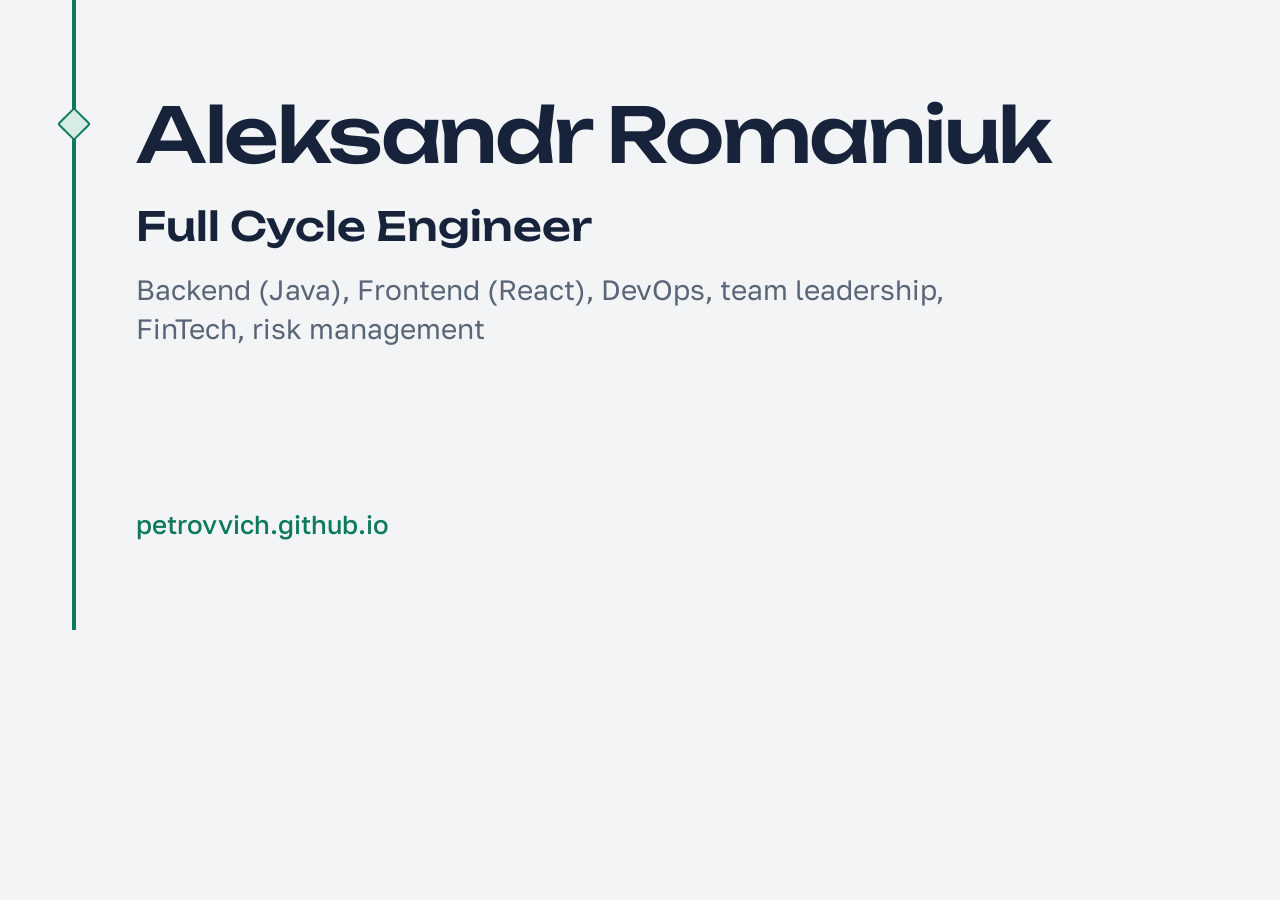
==== tools/og.html @ 0938935f "Resume site" ====
<!doctype html>
<html lang="en">
<head>
<meta charset="utf-8">
<link href="../fonts/fonts.css" rel="stylesheet">
<style>
  html, body { margin: 0; width: 1200px; height: 630px; overflow: hidden; }
  body {
    background: #f2f4f6;
    color: #17233a;
    font-family: "Golos Text", sans-serif;
    position: relative;
    box-sizing: border-box;
    padding: 96px 96px 0 136px;
  }
  .rail { position: absolute; left: 72px; top: 0; bottom: 0; width: 4px; background: #0e7a5c; }
  .gateway {
    position: absolute; left: 62px; top: 112px; width: 20px; height: 20px;
    transform: rotate(45deg); background: #d6ece4; border: 2px solid #0e7a5c; border-radius: 2px;
  }
  h1 { font: 500 76px/1.02 "Unbounded", sans-serif; letter-spacing: -0.03em; margin: 0 0 28px; }
  .role { font: 500 40px/1.2 "Unbounded", sans-serif; margin: 0 0 20px; }
  .focus { font-size: 28px; color: #5a6577; margin: 0; max-width: 900px; line-height: 1.4; }
  .url { position: absolute; left: 136px; bottom: 64px; font-size: 26px; font-weight: 500; color: #0e7a5c; }
</style>
</head>
<body>
  <div class="rail"></div>
  <div class="gateway"></div>
  <h1>Aleksandr Romaniuk</h1>
  <p class="role">Full Cycle Engineer</p>
  <p class="focus">Backend (Java), Frontend (React), DevOps, team leadership, FinTech, risk management</p>
  <p class="url">petrovvich.github.io</p>
</body>
</html>
---- fonts/fonts.css ----
/* Self-hosted Golos Text, Unbounded and JetBrains Mono (SIL Open Font License), from Google Fonts. */

/* cyrillic */
@font-face {
  font-family: 'Golos Text';
  font-style: normal;
  font-weight: 400;
  font-display: swap;
  src: url(golos-text-cyrillic-0.woff2) format('woff2');
  unicode-range: U+0301, U+0400-045F, U+0490-0491, U+04B0-04B1, U+2116;
}

/* latin-ext */
@font-face {
  font-family: 'Golos Text';
  font-style: normal;
  font-weight: 400;
  font-display: swap;
  src: url(golos-text-latin-ext-1.woff2) format('woff2');
  unicode-range: U+0100-02BA, U+02BD-02C5, U+02C7-02CC, U+02CE-02D7, U+02DD-02FF, U+0304, U+0308, U+0329, U+1D00-1DBF, U+1E00-1E9F, U+1EF2-1EFF, U+2020, U+20A0-20AB, U+20AD-20C4, U+2113, U+2C60-2C7F, U+A720-A7FF;
}

/* latin */
@font-face {
  font-family: 'Golos Text';
  font-style: normal;
  font-weight: 400;
  font-display: swap;
  src: url(golos-text-latin-2.woff2) format('woff2');
  unicode-range: U+0000-00FF, U+0131, U+0152-0153, U+02BB-02BC, U+02C6, U+02DA, U+02DC, U+0304, U+0308, U+0329, U+2000-206F, U+20AC, U+2122, U+2191, U+2193, U+2212, U+2215, U+FEFF, U+FFFD;
}

/* cyrillic */
@font-face {
  font-family: 'Golos Text';
  font-style: normal;
  font-weight: 500;
  font-display: swap;
  src: url(golos-text-cyrillic-0.woff2) format('woff2');
  unicode-range: U+0301, U+0400-045F, U+0490-0491, U+04B0-04B1, U+2116;
}

/* latin-ext */
@font-face {
  font-family: 'Golos Text';
  font-style: normal;
  font-weight: 500;
  font-display: swap;
  src: url(golos-text-latin-ext-1.woff2) format('woff2');
  unicode-range: U+0100-02BA, U+02BD-02C5, U+02C7-02CC, U+02CE-02D7, U+02DD-02FF, U+0304, U+0308, U+0329, U+1D00-1DBF, U+1E00-1E9F, U+1EF2-1EFF, U+2020, U+20A0-20AB, U+20AD-20C4, U+2113, U+2C60-2C7F, U+A720-A7FF;
}

/* latin */
@font-face {
  font-family: 'Golos Text';
  font-style: normal;
  font-weight: 500;
  font-display: swap;
  src: url(golos-text-latin-2.woff2) format('woff2');
  unicode-range: U+0000-00FF, U+0131, U+0152-0153, U+02BB-02BC, U+02C6, U+02DA, U+02DC, U+0304, U+0308, U+0329, U+2000-206F, U+20AC, U+2122, U+2191, U+2193, U+2212, U+2215, U+FEFF, U+FFFD;
}

/* cyrillic */
@font-face {
  font-family: 'Golos Text';
  font-style: normal;
  font-weight: 600;
  font-display: swap;
  src: url(golos-text-cyrillic-0.woff2) format('woff2');
  unicode-range: U+0301, U+0400-045F, U+0490-0491, U+04B0-04B1, U+2116;
}

/* latin-ext */
@font-face {
  font-family: 'Golos Text';
  font-style: normal;
  font-weight: 600;
  font-display: swap;
  src: url(golos-text-latin-ext-1.woff2) format('woff2');
  unicode-range: U+0100-02BA, U+02BD-02C5, U+02C7-02CC, U+02CE-02D7, U+02DD-02FF, U+0304, U+0308, U+0329, U+1D00-1DBF, U+1E00-1E9F, U+1EF2-1EFF, U+2020, U+20A0-20AB, U+20AD-20C4, U+2113, U+2C60-2C7F, U+A720-A7FF;
}

/* latin */
@font-face {
  font-family: 'Golos Text';
  font-style: normal;
  font-weight: 600;
  font-display: swap;
  src: url(golos-text-latin-2.woff2) format('woff2');
  unicode-range: U+0000-00FF, U+0131, U+0152-0153, U+02BB-02BC, U+02C6, U+02DA, U+02DC, U+0304, U+0308, U+0329, U+2000-206F, U+20AC, U+2122, U+2191, U+2193, U+2212, U+2215, U+FEFF, U+FFFD;
}

/* cyrillic */
@font-face {
  font-family: 'Unbounded';
  font-style: normal;
  font-weight: 400;
  font-display: swap;
  src: url(unbounded-cyrillic-3.woff2) format('woff2');
  unicode-range: U+0301, U+0400-045F, U+0490-0491, U+04B0-04B1, U+2116;
}

/* latin-ext */
@font-face {
  font-family: 'Unbounded';
  font-style: normal;
  font-weight: 400;
  font-display: swap;
  src: url(unbounded-latin-ext-4.woff2) format('woff2');
  unicode-range: U+0100-02BA, U+02BD-02C5, U+02C7-02CC, U+02CE-02D7, U+02DD-02FF, U+0304, U+0308, U+0329, U+1D00-1DBF, U+1E00-1E9F, U+1EF2-1EFF, U+2020, U+20A0-20AB, U+20AD-20C4, U+2113, U+2C60-2C7F, U+A720-A7FF;
}

/* latin */
@font-face {
  font-family: 'Unbounded';
  font-style: normal;
  font-weight: 400;
  font-display: swap;
  src: url(unbounded-latin-5.woff2) format('woff2');
  unicode-range: U+0000-00FF, U+0131, U+0152-0153, U+02BB-02BC, U+02C6, U+02DA, U+02DC, U+0304, U+0308, U+0329, U+2000-206F, U+20AC, U+2122, U+2191, U+2193, U+2212, U+2215, U+FEFF, U+FFFD;
}

/* cyrillic */
@font-face {
  font-family: 'Unbounded';
  font-style: normal;
  font-weight: 500;
  font-display: swap;
  src: url(unbounded-cyrillic-3.woff2) format('woff2');
  unicode-range: U+0301, U+0400-045F, U+0490-0491, U+04B0-04B1, U+2116;
}

/* latin-ext */
@font-face {
  font-family: 'Unbounded';
  font-style: normal;
  font-weight: 500;
  font-display: swap;
  src: url(unbounded-latin-ext-4.woff2) format('woff2');
  unicode-range: U+0100-02BA, U+02BD-02C5, U+02C7-02CC, U+02CE-02D7, U+02DD-02FF, U+0304, U+0308, U+0329, U+1D00-1DBF, U+1E00-1E9F, U+1EF2-1EFF, U+2020, U+20A0-20AB, U+20AD-20C4, U+2113, U+2C60-2C7F, U+A720-A7FF;
}

/* latin */
@font-face {
  font-family: 'Unbounded';
  font-style: normal;
  font-weight: 500;
  font-display: swap;
  src: url(unbounded-latin-5.woff2) format('woff2');
  unicode-range: U+0000-00FF, U+0131, U+0152-0153, U+02BB-02BC, U+02C6, U+02DA, U+02DC, U+0304, U+0308, U+0329, U+2000-206F, U+20AC, U+2122, U+2191, U+2193, U+2212, U+2215, U+FEFF, U+FFFD;
}

/* cyrillic */
@font-face {
  font-family: 'Unbounded';
  font-style: normal;
  font-weight: 600;
  font-display: swap;
  src: url(unbounded-cyrillic-3.woff2) format('woff2');
  unicode-range: U+0301, U+0400-045F, U+0490-0491, U+04B0-04B1, U+2116;
}

/* latin-ext */
@font-face {
  font-family: 'Unbounded';
  font-style: normal;
  font-weight: 600;
  font-display: swap;
  src: url(unbounded-latin-ext-4.woff2) format('woff2');
  unicode-range: U+0100-02BA, U+02BD-02C5, U+02C7-02CC, U+02CE-02D7, U+02DD-02FF, U+0304, U+0308, U+0329, U+1D00-1DBF, U+1E00-1E9F, U+1EF2-1EFF, U+2020, U+20A0-20AB, U+20AD-20C4, U+2113, U+2C60-2C7F, U+A720-A7FF;
}

/* latin */
@font-face {
  font-family: 'Unbounded';
  font-style: normal;
  font-weight: 600;
  font-display: swap;
  src: url(unbounded-latin-5.woff2) format('woff2');
  unicode-range: U+0000-00FF, U+0131, U+0152-0153, U+02BB-02BC, U+02C6, U+02DA, U+02DC, U+0304, U+0308, U+0329, U+2000-206F, U+20AC, U+2122, U+2191, U+2193, U+2212, U+2215, U+FEFF, U+FFFD;
}

/* cyrillic */
@font-face {
  font-family: 'JetBrains Mono';
  font-style: normal;
  font-weight: 400;
  font-display: swap;
  src: url(jetbrains-mono-cyrillic-0.woff2) format('woff2');
  unicode-range: U+0301, U+0400-045F, U+0490-0491, U+04B0-04B1, U+2116;
}

/* latin-ext */
@font-face {
  font-family: 'JetBrains Mono';
  font-style: normal;
  font-weight: 400;
  font-display: swap;
  src: url(jetbrains-mono-latin-ext-1.woff2) format('woff2');
  unicode-range: U+0100-02BA, U+02BD-02C5, U+02C7-02CC, U+02CE-02D7, U+02DD-02FF, U+0304, U+0308, U+0329, U+1D00-1DBF, U+1E00-1E9F, U+1EF2-1EFF, U+2020, U+20A0-20AB, U+20AD-20C4, U+2113, U+2C60-2C7F, U+A720-A7FF;
}

/* latin */
@font-face {
  font-family: 'JetBrains Mono';
  font-style: normal;
  font-weight: 400;
  font-display: swap;
  src: url(jetbrains-mono-latin-2.woff2) format('woff2');
  unicode-range: U+0000-00FF, U+0131, U+0152-0153, U+02BB-02BC, U+02C6, U+02DA, U+02DC, U+0304, U+0308, U+0329, U+2000-206F, U+20AC, U+2122, U+2191, U+2193, U+2212, U+2215, U+FEFF, U+FFFD;
}

/* cyrillic */
@font-face {
  font-family: 'JetBrains Mono';
  font-style: normal;
  font-weight: 500;
  font-display: swap;
  src: url(jetbrains-mono-cyrillic-0.woff2) format('woff2');
  unicode-range: U+0301, U+0400-045F, U+0490-0491, U+04B0-04B1, U+2116;
}

/* latin-ext */
@font-face {
  font-family: 'JetBrains Mono';
  font-style: normal;
  font-weight: 500;
  font-display: swap;
  src: url(jetbrains-mono-latin-ext-1.woff2) format('woff2');
  unicode-range: U+0100-02BA, U+02BD-02C5, U+02C7-02CC, U+02CE-02D7, U+02DD-02FF, U+0304, U+0308, U+0329, U+1D00-1DBF, U+1E00-1E9F, U+1EF2-1EFF, U+2020, U+20A0-20AB, U+20AD-20C4, U+2113, U+2C60-2C7F, U+A720-A7FF;
}

/* latin */
@font-face {
  font-family: 'JetBrains Mono';
  font-style: normal;
  font-weight: 500;
  font-display: swap;
  src: url(jetbrains-mono-latin-2.woff2) format('woff2');
  unicode-range: U+0000-00FF, U+0131, U+0152-0153, U+02BB-02BC, U+02C6, U+02DA, U+02DC, U+0304, U+0308, U+0329, U+2000-206F, U+20AC, U+2122, U+2191, U+2193, U+2212, U+2215, U+FEFF, U+FFFD;
}
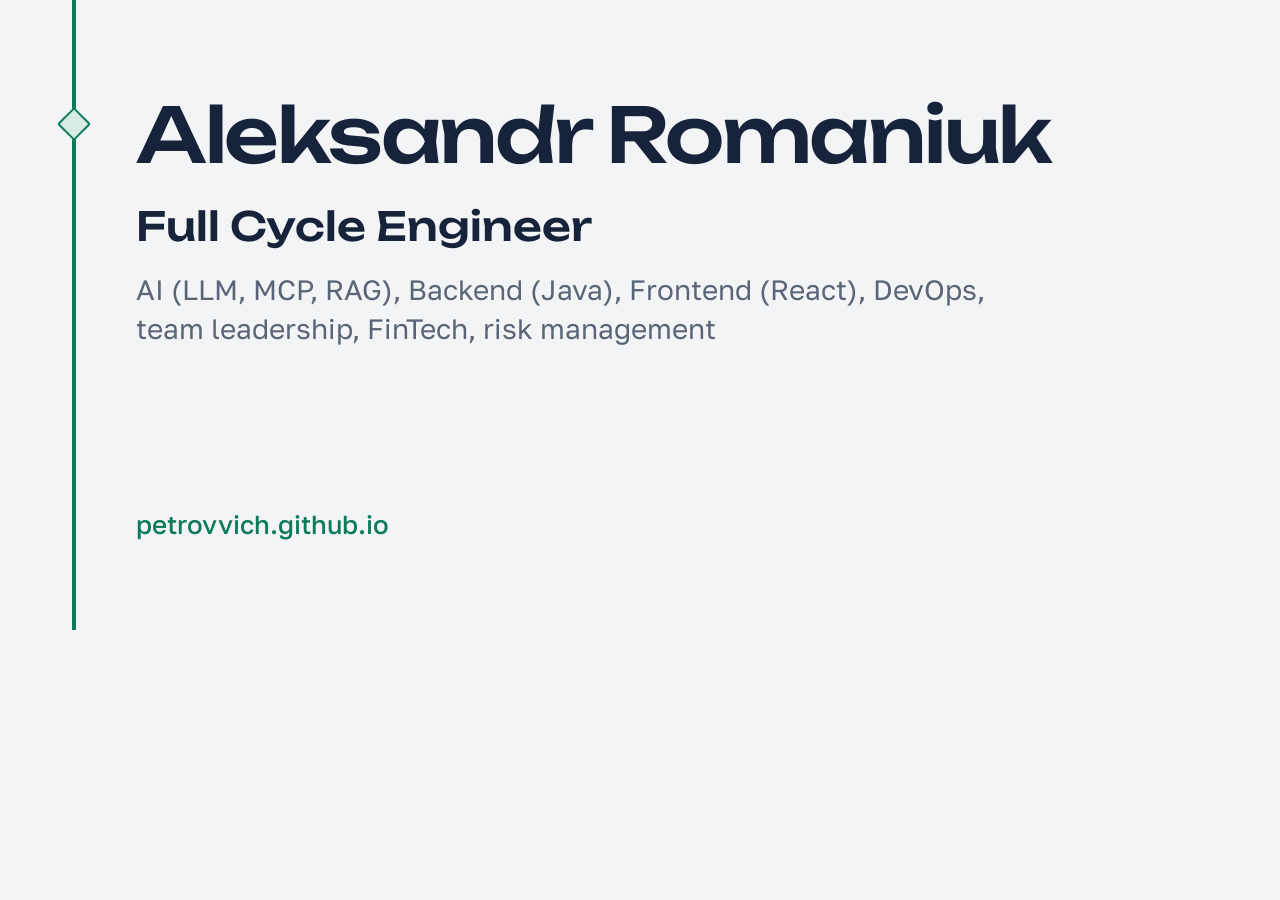
==== commit 6708771d: "Add AI to focus areas" ====
--- a/tools/og.html
+++ b/tools/og.html
@@ -29,7 +29,7 @@
   <div class="gateway"></div>
   <h1>Aleksandr Romaniuk</h1>
   <p class="role">Full Cycle Engineer</p>
-  <p class="focus">Backend (Java), Frontend (React), DevOps, team leadership, FinTech, risk management</p>
+  <p class="focus">AI (LLM, MCP, RAG), Backend (Java), Frontend (React), DevOps, team leadership, FinTech, risk management</p>
   <p class="url">petrovvich.github.io</p>
 </body>
 </html>
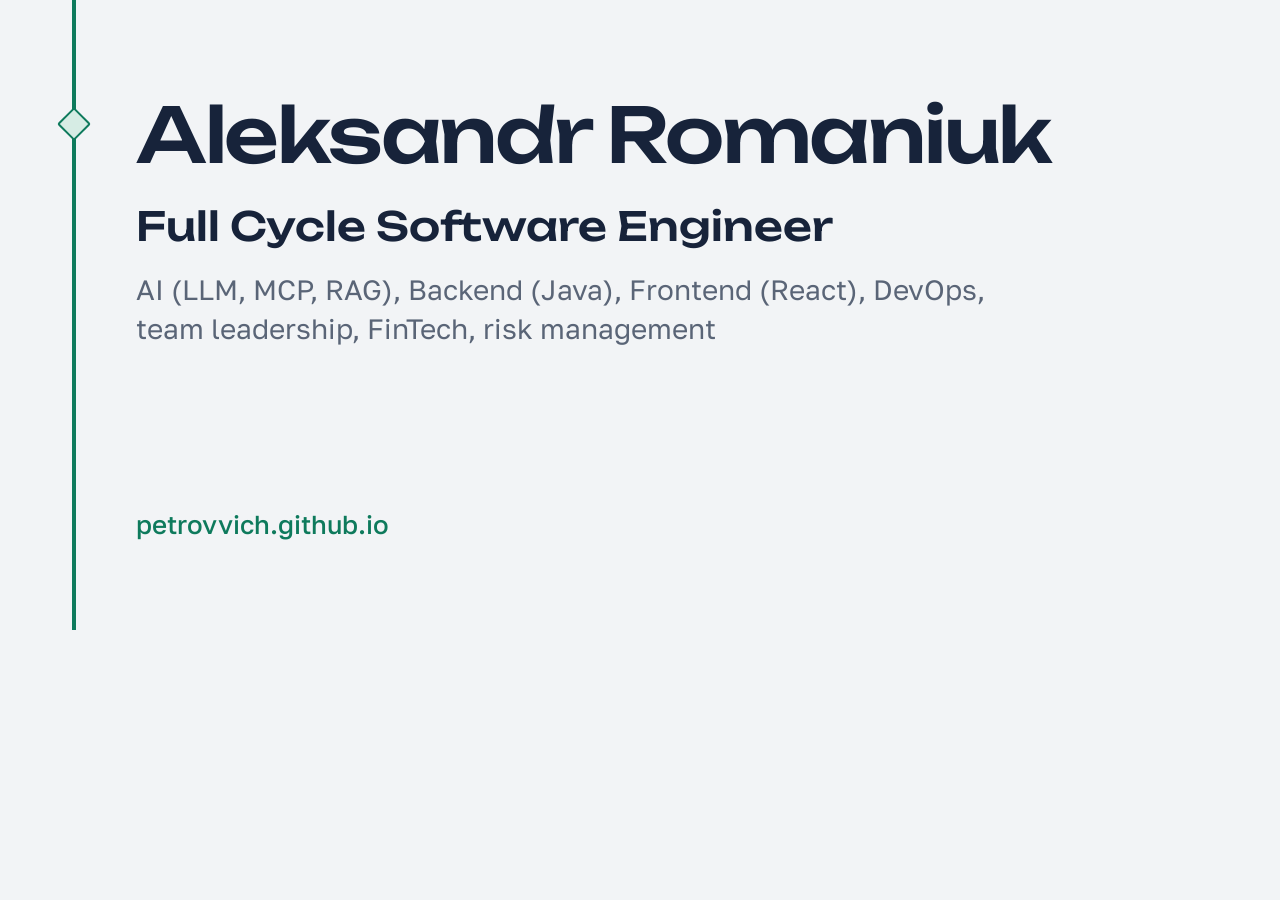
==== commit f1c69101: "Rename role to Full Cycle Software Engineer" ====
--- a/tools/og.html
+++ b/tools/og.html
@@ -28,7 +28,7 @@
   <div class="rail"></div>
   <div class="gateway"></div>
   <h1>Aleksandr Romaniuk</h1>
-  <p class="role">Full Cycle Engineer</p>
+  <p class="role">Full Cycle Software Engineer</p>
   <p class="focus">AI (LLM, MCP, RAG), Backend (Java), Frontend (React), DevOps, team leadership, FinTech, risk management</p>
   <p class="url">petrovvich.github.io</p>
 </body>
